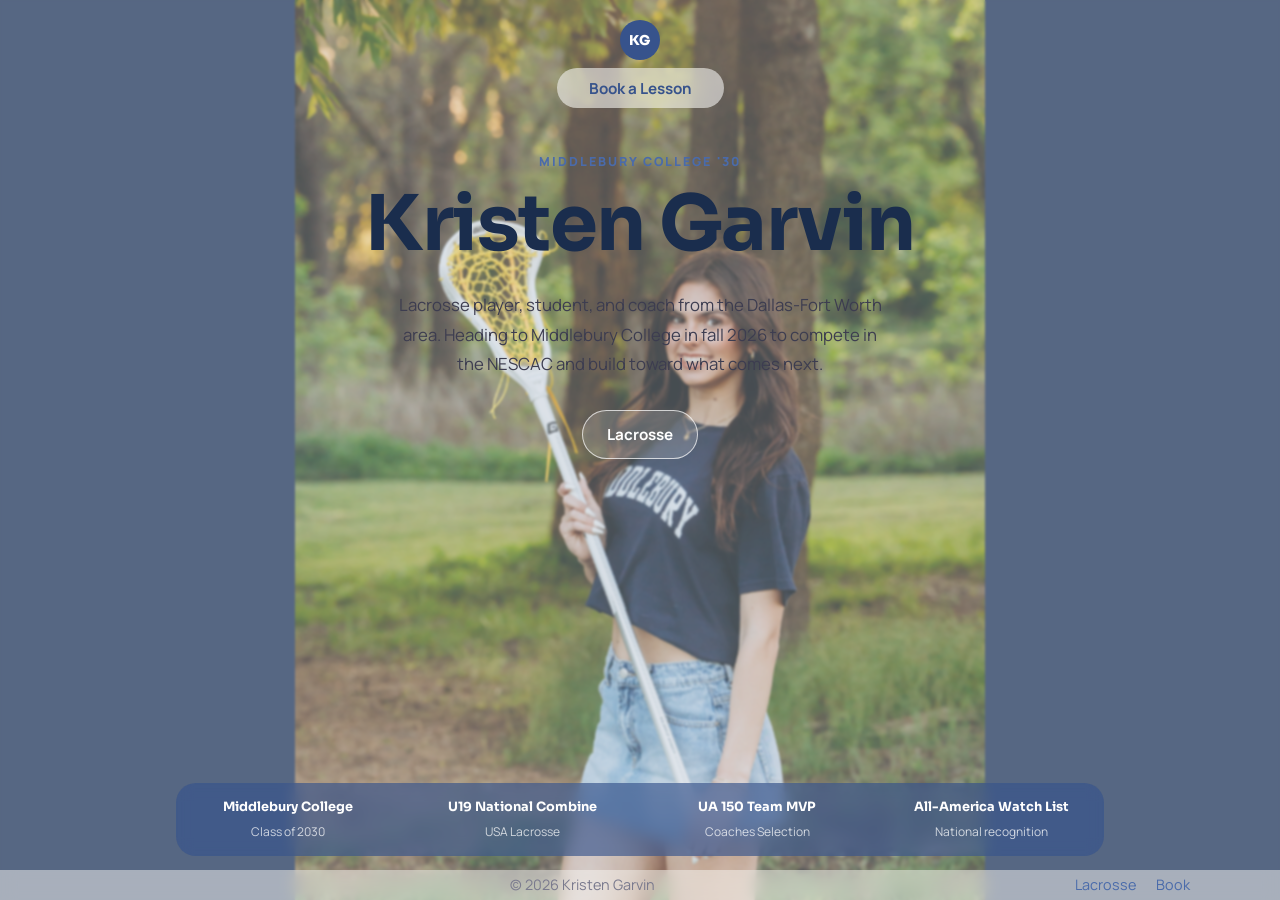
==== index.html @ 120fc169 "Add visitor counter to landing page footer Co-Authored-By: Claude Opus 4.6 <noreply@anthropic.com>" ====
<!DOCTYPE html>
<html lang="en">
  <head>
    <meta charset="UTF-8" />
    <meta name="viewport" content="width=device-width, initial-scale=1.0" />
    <title>Kristen Garvin — Middlebury Lacrosse | Private Lessons Dallas TX</title>
    <meta name="description" content="Kristen Garvin — Middlebury College '30 women's lacrosse commit. UA 150 All-Star & Team MVP, U19 USA National Combine, All-America Watch List. Private lacrosse lessons in Dallas-Fort Worth, Allen, Texas." />
    <meta name="keywords" content="Kristen Garvin, Middlebury College, women's lacrosse, lacrosse lessons, Dallas Texas, Allen Texas, DFW lacrosse, private lacrosse training, youth lacrosse, NESCAC, UA 150, All-America, Lovejoy Leopards, GRIT Dallas" />
    <meta property="og:title" content="Kristen Garvin — Middlebury Lacrosse" />
    <meta property="og:description" content="Middlebury College '30 women's lacrosse. UA 150 Team MVP. Private lacrosse lessons in Dallas-Fort Worth, Texas." />
    <meta property="og:image" content="kg_main2.png" />
    <meta property="og:type" content="website" />
    <link rel="preconnect" href="https://fonts.googleapis.com" />
    <link rel="preconnect" href="https://fonts.gstatic.com" crossorigin />
    <link href="https://fonts.googleapis.com/css2?family=Manrope:wght@400;500;600;700;800&family=Sora:wght@400;600;700;800&display=swap" rel="stylesheet" />
    <link rel="stylesheet" href="styles.css" />
  </head>
  <body>
    <div class="page-bg landing" style="background-image: url('kg_main_lax.jpeg')">
      <div class="container">
        <header class="site-header">
          <a class="brand" href="index.html">
            <span class="brand-mark">KG</span>
          </a>
        </header>
        <a href="contact.html" class="landing-lesson-cta">Book a Lesson</a>
      </div>

      <main>
        <section class="landing-hero">
          <div class="container">
            <div class="landing-text" data-reveal>
              <p class="section-label">Middlebury College '30</p>
              <h1>Kristen Garvin</h1>
              <p class="landing-intro">
                Lacrosse player, student, and coach from the Dallas-Fort Worth area.
                Heading to Middlebury College in fall 2026 to compete in the NESCAC
                and build toward what comes next.
              </p>
              <div class="landing-actions">
                <a class="btn btn-secondary" href="athletics.html">Lacrosse</a>
              </div>
            </div>
          </div>
        </section>
        <div class="landing-bars">
          <div class="container">
            <div class="highlights highlights-compact" data-reveal>
              <div class="highlights-grid">
                <div class="highlight-item">
                  <strong>Middlebury College</strong>
                  <span>Class of 2030</span>
                </div>
                <div class="highlight-item">
                  <strong>U19 National Combine</strong>
                  <span>USA Lacrosse</span>
                </div>
                <div class="highlight-item">
                  <strong>UA 150 Team MVP</strong>
                  <span>Coaches Selection</span>
                </div>
                <div class="highlight-item">
                  <strong>All-America Watch List</strong>
                  <span>National recognition</span>
                </div>
              </div>
            </div>
          </div>
        </div>
      </main>

      <footer class="site-footer">
        <div class="container">
          <span id="visitor-count"></span>
          <span>&copy; 2026 Kristen Garvin</span>
          <div class="footer-links">
            <a href="athletics.html">Lacrosse</a>
            <a href="contact.html">Book</a>
          </div>
        </div>
      </footer>
    </div>

    <script src="script.js"></script>
  </body>
</html>
---- styles.css ----
:root {
  --blue-deep: #1a2d4d;
  --blue: #37538C;
  --blue-mid: #4a6bab;
  --blue-soft: #7a96c4;
  --blue-pale: #edf1f8;
  --cream: #faf8f3;
  --cream-mid: #f0ebe1;
  --gold: #b8923a;
  --gold-soft: #d4bb6e;
  --ink: #1c1c2e;
  --text: #3d3d50;
  --text-soft: #7a7a8e;
  --white: #ffffff;
  --border: rgba(55, 83, 140, 0.10);
  --border-strong: rgba(55, 83, 140, 0.18);
  --shadow-sm: 0 2px 8px rgba(0, 0, 0, 0.04);
  --shadow-md: 0 8px 24px rgba(0, 0, 0, 0.06);
  --radius-lg: 20px;
  --radius-md: 14px;
  --radius-sm: 10px;
  --max-width: 1100px;
}

*, *::before, *::after { box-sizing: border-box; }
html { scroll-behavior: smooth; }

body {
  margin: 0;
  font-family: 'Manrope', sans-serif;
  color: var(--text);
  background: var(--cream);
  -webkit-font-smoothing: antialiased;
}

h1, h2, h3 {
  font-family: 'Sora', sans-serif;
  color: var(--ink);
  margin: 0;
  line-height: 1.1;
}

a { color: inherit; }
img { max-width: 100%; display: block; }

/* ── Layout ── */

.container {
  width: min(calc(100% - 2rem), var(--max-width));
  margin: 0 auto;
}

/* ── Header ── */

.site-header {
  display: flex;
  flex-direction: column;
  align-items: center;
  padding: 1.25rem 0 0.5rem;
  gap: 0.4rem;
}

.brand {
  display: inline-flex;
  align-items: center;
  gap: 0.75rem;
  text-decoration: none;
}

.brand-mark {
  width: 2.5rem;
  height: 2.5rem;
  display: grid;
  place-items: center;
  border-radius: 50%;
  font-family: 'Sora', sans-serif;
  font-weight: 800;
  font-size: 0.85rem;
  letter-spacing: 0.06em;
  background: var(--blue);
  color: var(--white);
}

.brand-name {
  font-weight: 700;
  color: var(--ink);
  font-size: 1rem;
}

.site-nav {
  display: flex;
  align-items: center;
  gap: 1.5rem;
}

.site-nav a {
  text-decoration: none;
  font-weight: 600;
  font-size: 0.95rem;
  color: var(--text);
  transition: color 200ms ease;
}

.site-nav a:hover,
.site-nav a.active {
  color: var(--blue);
}

/* ── Page Background ── */

.page-bg {
  min-height: 100vh;
  position: relative;
  background-size: contain;
  background-position: center;
  background-repeat: no-repeat;
  background-attachment: fixed;
  background-color: var(--cream);
}

.page-bg::before {
  content: '';
  position: fixed;
  inset: 0;
  background: rgba(250, 248, 243, 0.58);
  backdrop-filter: blur(2px);
  pointer-events: none;
  z-index: 0;
}

.page-bg > * {
  position: relative;
  z-index: 1;
}

.page-bg .page-head {
  background: var(--blue);
}

/* Frosted glass cards over page backgrounds */
.page-bg .card,
.page-bg .accolade-card,
.page-bg .featured-card,
.page-bg .audience-strip,
.page-bg .inquiry-form,
.page-bg .contact-card {
  background: rgba(255, 255, 255, 0.45);
  backdrop-filter: blur(16px);
  border-color: rgba(255, 255, 255, 0.5);
}

.page-bg .featured-card blockquote {
  background: rgba(255, 255, 255, 0.3);
}

.page-bg .highlights {
  background: rgba(255, 255, 255, 0.35);
  backdrop-filter: blur(16px);
  border-radius: var(--radius-lg);
  border: 1px solid rgba(255, 255, 255, 0.4);
  border-bottom: none;
}

/* ── Landing Page ── */

.page-bg.landing {
  display: flex;
  flex-direction: column;
  height: 100vh;
  overflow: hidden;
  background-size: auto 115%;
  background-position: center 20%;
  background-color: #1a2d4d;
}

.page-bg.landing::before {
  background: rgba(200, 212, 232, 0.35);
  backdrop-filter: blur(1px);
}

.page-bg.landing .site-header {
  justify-content: center !important;
  flex-direction: row !important;
  align-items: center !important;
}

.landing-lesson-cta {
  display: block;
  width: fit-content;
  margin: 0 auto;
  padding: 0.6rem 2rem;
  background: rgba(255, 255, 255, 0.55);
  backdrop-filter: blur(12px);
  border-radius: 999px;
  font-size: 0.95rem;
  font-weight: 700;
  color: var(--blue);
  text-decoration: none;
  text-align: center;
  transition: background 200ms ease;
  position: relative;
  z-index: 1;
}

.landing-lesson-cta:hover {
  background: rgba(255, 255, 255, 0.75);
}

.landing-hero {
  padding: 2rem 0 0;
}

.landing-bars {
  position: fixed;
  bottom: 2.75rem;
  left: 50%;
  transform: translateX(-50%);
  width: 75%;
  z-index: 2;
}

.page-bg.landing .site-footer {
  position: fixed;
  bottom: 0;
  left: 0;
  right: 0;
  z-index: 2;
  margin-top: 0;
  padding: 0.35rem 0;
  border-top: none;
  background: rgba(250, 248, 243, 0.5);
  backdrop-filter: blur(8px);
  font-size: 0.8rem;
}

.page-bg.landing main {
  flex: 1;
  display: flex;
  flex-direction: column;
}

.page-bg.landing .site-footer {
  margin-top: auto;
}

.landing-hero .container {
  display: flex;
  flex-direction: column;
  align-items: center;
}

.landing-text {
  text-align: center;
  max-width: 640px;
  margin: 0 auto;
}

.landing-text h1 {
  font-size: clamp(3.2rem, 6vw, 5rem);
  color: var(--blue-deep);
  margin-top: 0.5rem;
  letter-spacing: -0.02em;
}

.landing-intro {
  margin: 1.5rem auto 0;
  font-size: 1.05rem;
  line-height: 1.75;
  max-width: 50ch;
  color: var(--text);
}

.landing-actions {
  display: flex;
  gap: 0.75rem;
  margin-top: 2rem;
  justify-content: center;
}

.landing-actions .btn-secondary {
  border-color: rgba(255, 255, 255, 0.7);
  color: var(--white);
  background: rgba(255, 255, 255, 0.15);
}

.landing-actions .btn-secondary:hover {
  background: rgba(255, 255, 255, 0.3);
  border-color: var(--white);
  color: var(--white);
}

/* ── Highlights Ribbon ── */

.highlights {
  padding: 2.5rem 0;
  border-bottom: 1px solid var(--border);
}

.highlights-grid {
  display: grid;
  grid-template-columns: repeat(4, 1fr);
  gap: 1.5rem;
  text-align: center;
}

.highlight-item {
  padding: 0.5rem 0;
}

.highlight-item strong {
  display: block;
  font-family: 'Sora', sans-serif;
  font-size: 0.95rem;
  color: var(--blue-deep);
  margin-bottom: 0.25rem;
}

.highlight-item span {
  font-size: 0.88rem;
  color: var(--text-soft);
}

.highlights-compact {
  padding: 0.75rem 0;
  margin-top: 1.5rem;
  border-bottom: none;
  background: rgba(55, 83, 140, 0.65) !important;
  border-color: transparent !important;
  backdrop-filter: blur(8px) !important;
}

.highlights-compact .highlights-grid {
  gap: 0.75rem;
}

.highlights-compact .highlight-item {
  padding: 0.2rem 0;
}

.highlights-compact .highlight-item strong {
  font-size: 0.8rem;
  color: var(--white);
}

.highlights-compact .highlight-item span {
  font-size: 0.75rem;
  color: rgba(255, 255, 255, 0.75);
}

.highlights-lessons {
  margin-top: 0.5rem !important;
  background: rgba(255, 255, 255, 0.55) !important;
  backdrop-filter: blur(12px) !important;
  text-decoration: none;
  display: block;
  transition: background 200ms ease;
}

.highlights-lessons:hover {
  background: rgba(255, 255, 255, 0.7) !important;
}

.highlights-lessons .highlight-item strong {
  color: var(--blue);
}

.highlights-lessons .highlight-item span {
  color: var(--text-soft);
}

.highlights-grid-lessons {
  grid-template-columns: 1fr !important;
}

/* ── Page Head (inner pages) ── */

.page-head {
  padding: 1.5rem 0;
  text-align: center;
  background: var(--blue);
  position: relative;
  overflow: hidden;
}

.page-head h1 {
  font-size: clamp(1.6rem, 3vw, 2.2rem);
  color: var(--white);
}

.page-head .subtitle {
  margin: 0.35rem 0 0;
  color: rgba(255, 255, 255, 0.75);
  font-size: 0.92rem;
}

/* ── Content Sections ── */

.section {
  padding: 4rem 0;
}

.section + .section {
  border-top: 1px solid var(--border);
}

.section-tight {
  padding: 2.5rem 0;
}

.page-head-compact {
  padding: 1.25rem 0;
}

.section-label {
  text-transform: uppercase;
  letter-spacing: 0.16em;
  font-size: 0.78rem;
  font-weight: 800;
  color: var(--blue-mid);
  margin-bottom: 0.75rem;
}

.section h2 {
  font-size: clamp(1.8rem, 3vw, 2.4rem);
  max-width: 28ch;
}

.section p,
.section li {
  line-height: 1.75;
  color: var(--text);
  max-width: 65ch;
}

.section p + p {
  margin-top: 1rem;
}

/* ── Two-column layout ── */

.content-cols {
  display: grid;
  grid-template-columns: 1fr 1fr;
  gap: 3rem;
  align-items: start;
}

/* ── Accolades ── */

.accolade-grid {
  display: grid;
  grid-template-columns: repeat(3, 1fr);
  gap: 1rem;
  margin-top: 2rem;
}

.accolade-card {
  padding: 1.5rem;
  border: 1px solid var(--border);
  border-radius: var(--radius-md);
  background: var(--white);
  box-shadow: var(--shadow-sm);
  position: relative;
  overflow: hidden;
}

.accolade-card::before {
  content: '';
  position: absolute;
  top: 0;
  left: 0;
  right: 0;
  height: 3px;
  background: linear-gradient(90deg, var(--gold), var(--gold-soft));
}

.accolade-card h3 {
  font-size: 1.05rem;
  color: var(--blue-deep);
  margin-bottom: 0.4rem;
}

.accolade-card p {
  font-size: 0.9rem;
  color: var(--text-soft);
  margin: 0;
  line-height: 1.55;
  max-width: none;
}

.card-source {
  margin-top: 0.75rem;
  font-size: 0.88rem;
}

.card-source a {
  color: var(--blue-mid);
  text-decoration: none;
}

.card-source a:hover {
  color: var(--blue);
  text-decoration: underline;
}

/* ── Featured Card ── */

.featured-card {
  padding: 2rem;
  border: 1px solid var(--border);
  border-radius: var(--radius-lg);
  background: var(--white);
  box-shadow: var(--shadow-sm);
  position: relative;
  overflow: hidden;
  margin-top: 2rem;
}

.featured-card::before {
  content: '';
  position: absolute;
  top: 0;
  left: 0;
  right: 0;
  height: 3px;
  background: linear-gradient(90deg, var(--gold), var(--gold-soft));
}

.featured-card h3 {
  font-size: 1.25rem;
  margin-top: 0.5rem;
  max-width: 40ch;
}

.featured-card blockquote {
  margin: 1.5rem 0;
  padding: 1.25rem 1.5rem;
  border-left: 3px solid var(--gold);
  background: var(--cream);
  border-radius: 0 var(--radius-sm) var(--radius-sm) 0;
  font-style: italic;
  color: var(--text);
  line-height: 1.75;
  max-width: none;
}

.featured-card blockquote p {
  margin: 0;
  max-width: none;
}

/* ── Pull Quote ── */

.pull-quote {
  margin: 2.5rem 0;
  padding: 0 1.5rem;
  border-left: 3px solid var(--gold);
  max-width: 55ch;
}

.pull-quote p {
  font-style: italic;
  line-height: 1.75;
  color: var(--ink);
  margin: 0;
}

.pull-quote cite {
  display: block;
  margin-top: 0.75rem;
  font-style: normal;
  font-size: 0.88rem;
  color: var(--text-soft);
}

.quote-with-image {
  display: grid;
  grid-template-columns: 1fr auto;
  gap: 2rem;
  align-items: center;
  margin-top: 2rem;
}

.quote-with-image .pull-quote {
  margin: 0;
}

.athletics-photo {
  width: 240px;
  border-radius: var(--radius-lg);
  box-shadow: var(--shadow-md);
}

@media (max-width: 768px) {
  .quote-with-image {
    grid-template-columns: 1fr;
  }

  .athletics-photo {
    width: 200px;
    justify-self: center;
  }
}

/* ── Profile Info ── */

.profile-grid {
  display: grid;
  grid-template-columns: repeat(auto-fit, minmax(160px, 1fr));
  gap: 1rem;
  margin-top: 1.5rem;
}

.profile-item {
  padding-top: 0.75rem;
  border-top: 2px solid var(--border);
}

.profile-label {
  font-size: 0.78rem;
  text-transform: uppercase;
  letter-spacing: 0.12em;
  color: var(--text-soft);
  margin-bottom: 0.3rem;
}

.profile-value {
  font-weight: 700;
  color: var(--ink);
}

/* ── Video ── */

.video-wrap {
  margin-top: 1.5rem;
  border-radius: var(--radius-lg);
  overflow: hidden;
  border: 1px solid var(--border);
  box-shadow: var(--shadow-md);
  aspect-ratio: 16 / 9;
  background: var(--ink);
  max-width: 800px;
}

.video-wrap iframe {
  width: 100%;
  height: 100%;
  border: 0;
}

/* ── Cards ── */

.card-grid {
  display: grid;
  grid-template-columns: repeat(2, 1fr);
  gap: 1rem;
  margin-top: 2rem;
}

.card {
  padding: 1.5rem;
  border: 1px solid var(--border);
  border-radius: var(--radius-md);
  background: var(--white);
  box-shadow: var(--shadow-sm);
}

.card h3 {
  font-size: 1.05rem;
  margin-bottom: 0.5rem;
}

.card p {
  font-size: 0.95rem;
  color: var(--text-soft);
  line-height: 1.6;
  margin: 0;
  max-width: none;
}

/* ── Audience Strip ── */

.audience-strip {
  display: grid;
  grid-template-columns: repeat(3, 1fr);
  gap: 1.5rem;
  margin-top: 1.5rem;
  padding: 1.75rem;
  border: 1px solid var(--border);
  border-radius: var(--radius-lg);
  background: var(--white);
}

.audience-strip strong {
  display: block;
  font-family: 'Sora', sans-serif;
  color: var(--blue);
  margin-bottom: 0.3rem;
}

.audience-strip p {
  margin: 0;
  font-size: 0.95rem;
  color: var(--text-soft);
  max-width: none;
}

/* ── Forms ── */

.inquiry-form {
  display: grid;
  gap: 1.25rem;
  padding: 2rem;
  border: 1px solid var(--border);
  border-radius: var(--radius-lg);
  background: var(--white);
  box-shadow: var(--shadow-sm);
  max-width: 540px;
}

.inquiry-form label {
  display: grid;
  gap: 0.4rem;
  font-weight: 600;
  font-size: 0.95rem;
  color: var(--ink);
}

.inquiry-form input,
.inquiry-form textarea,
.inquiry-form select {
  width: 100%;
  padding: 0.85rem 1rem;
  border: 1px solid var(--border-strong);
  border-radius: var(--radius-sm);
  background: var(--cream);
  color: var(--ink);
  font: inherit;
  font-size: 0.95rem;
  transition: border-color 200ms ease;
}

.inquiry-form input::placeholder,
.inquiry-form textarea::placeholder {
  color: var(--text-soft);
}

.inquiry-form input:focus,
.inquiry-form textarea:focus,
.inquiry-form select:focus {
  outline: 2px solid var(--blue-mid);
  border-color: var(--blue-mid);
}

.form-actions {
  display: flex;
  flex-wrap: wrap;
  gap: 0.75rem;
  margin-top: 0.25rem;
}

.form-note {
  min-height: 1.5rem;
  margin: 0;
  font-size: 0.9rem;
  color: var(--text-soft);
}

/* ── Buttons ── */

.btn {
  display: inline-flex;
  align-items: center;
  justify-content: center;
  padding: 0.8rem 1.5rem;
  border-radius: 999px;
  font-weight: 700;
  font-size: 0.95rem;
  text-decoration: none;
  border: 1px solid transparent;
  cursor: pointer;
  font-family: inherit;
  transition: transform 180ms ease, box-shadow 180ms ease;
}

.btn:hover { transform: translateY(-2px); }

.btn-primary {
  background: var(--blue);
  color: var(--white);
  box-shadow: 0 4px 16px rgba(55, 83, 140, 0.2);
}

.btn-primary:hover {
  box-shadow: 0 8px 24px rgba(55, 83, 140, 0.28);
}

.btn-secondary {
  border-color: var(--border-strong);
  color: var(--text);
  background: transparent;
}

.btn-secondary:hover {
  border-color: var(--blue);
  color: var(--blue);
}

/* ── Contact ── */

.contact-grid {
  display: grid;
  grid-template-columns: 1fr 1fr;
  gap: 3rem;
  align-items: start;
}

.contact-links {
  display: grid;
  gap: 1rem;
}

.contact-card {
  display: flex;
  flex-direction: column;
  gap: 0.25rem;
  padding: 1.25rem 1.5rem;
  border: 1px solid var(--border);
  border-radius: var(--radius-md);
  background: var(--white);
  text-decoration: none;
  transition: border-color 200ms ease, box-shadow 200ms ease;
}

.contact-card:hover {
  border-color: var(--blue);
  box-shadow: var(--shadow-sm);
}

.contact-card strong {
  font-family: 'Sora', sans-serif;
  font-size: 0.95rem;
  color: var(--ink);
}

.contact-card span {
  font-size: 0.9rem;
  color: var(--text-soft);
}

/* ── Pricing ── */

.pricing-grid {
  display: grid;
  grid-template-columns: repeat(3, 1fr);
  gap: 1rem;
  margin-top: 1.25rem;
}

.pricing-card {
  padding: 1.5rem;
  border: 1px solid var(--border);
  border-radius: var(--radius-md);
  background: var(--white);
  box-shadow: var(--shadow-sm);
  text-align: center;
}

.pricing-card h3 {
  font-size: 1rem;
  color: var(--blue-deep);
  margin-bottom: 0.5rem;
}

.pricing-amount {
  font-family: 'Sora', sans-serif;
  font-size: 2rem;
  font-weight: 800;
  color: var(--blue);
}

.pricing-amount span {
  font-size: 0.9rem;
  font-weight: 600;
  color: var(--text-soft);
}

.pricing-card p {
  margin: 0.5rem 0 0;
  font-size: 0.88rem;
  color: var(--text-soft);
  max-width: none;
}

@media (max-width: 768px) {
  .pricing-grid {
    grid-template-columns: 1fr;
  }
}

/* ── Footer ── */

.site-footer {
  margin-top: 2rem;
  padding: 2rem 0;
  border-top: 1px solid var(--border);
}

.site-footer .container {
  display: flex;
  justify-content: space-between;
  align-items: center;
  color: var(--text-soft);
  font-size: 0.9rem;
}

.site-footer a {
  color: var(--blue-mid);
  text-decoration: none;
}

.site-footer a:hover {
  color: var(--blue);
}

.footer-links {
  display: flex;
  gap: 1.25rem;
}

/* ── Reveal Animation ── */

[data-reveal] {
  opacity: 0;
  transform: translateY(14px);
  transition: opacity 500ms ease, transform 500ms ease;
}

[data-reveal].is-visible {
  opacity: 1;
  transform: translateY(0);
}

/* ── Responsive ── */

@media (max-width: 900px) {
  .page-bg::before,
  .page-bg.landing::before {
    position: absolute;
  }

  .highlights-grid {
    grid-template-columns: repeat(2, 1fr);
    gap: 1.25rem;
  }

  .accolade-grid {
    grid-template-columns: 1fr;
  }

  .content-cols,
  .contact-grid {
    grid-template-columns: 1fr;
    gap: 2rem;
  }
}

@media (max-width: 768px) {
  .page-head {
    padding: 1.25rem 1rem;
  }

  .section {
    padding: 3rem 0;
  }

  .card-grid,
  .audience-strip {
    grid-template-columns: 1fr;
  }

  .highlights-grid {
    grid-template-columns: 1fr 1fr;
  }

  .site-header {
    gap: 0.4rem;
  }

  .site-nav {
    flex-wrap: wrap;
    gap: 0.8rem 1.25rem;
  }

  .site-footer .container {
    flex-direction: column;
    gap: 0.75rem;
    text-align: center;
  }

  .landing-text h1 {
    font-size: 2.2rem;
  }

  .landing-intro {
    font-size: 0.9rem;
  }

  .landing-bars {
    bottom: 2rem;
  }

  .landing-bars .highlights-compact {
    padding: 0.5rem 0;
  }

  .landing-bars .highlights-grid {
    grid-template-columns: 1fr 1fr;
    gap: 0.25rem;
  }

  .landing-bars .highlight-item strong {
    font-size: 0.7rem;
  }

  .landing-bars .highlight-item span {
    font-size: 0.65rem;
  }

  .page-bg.landing .site-footer {
    padding: 0.4rem 0;
    font-size: 0.8rem;
  }
}
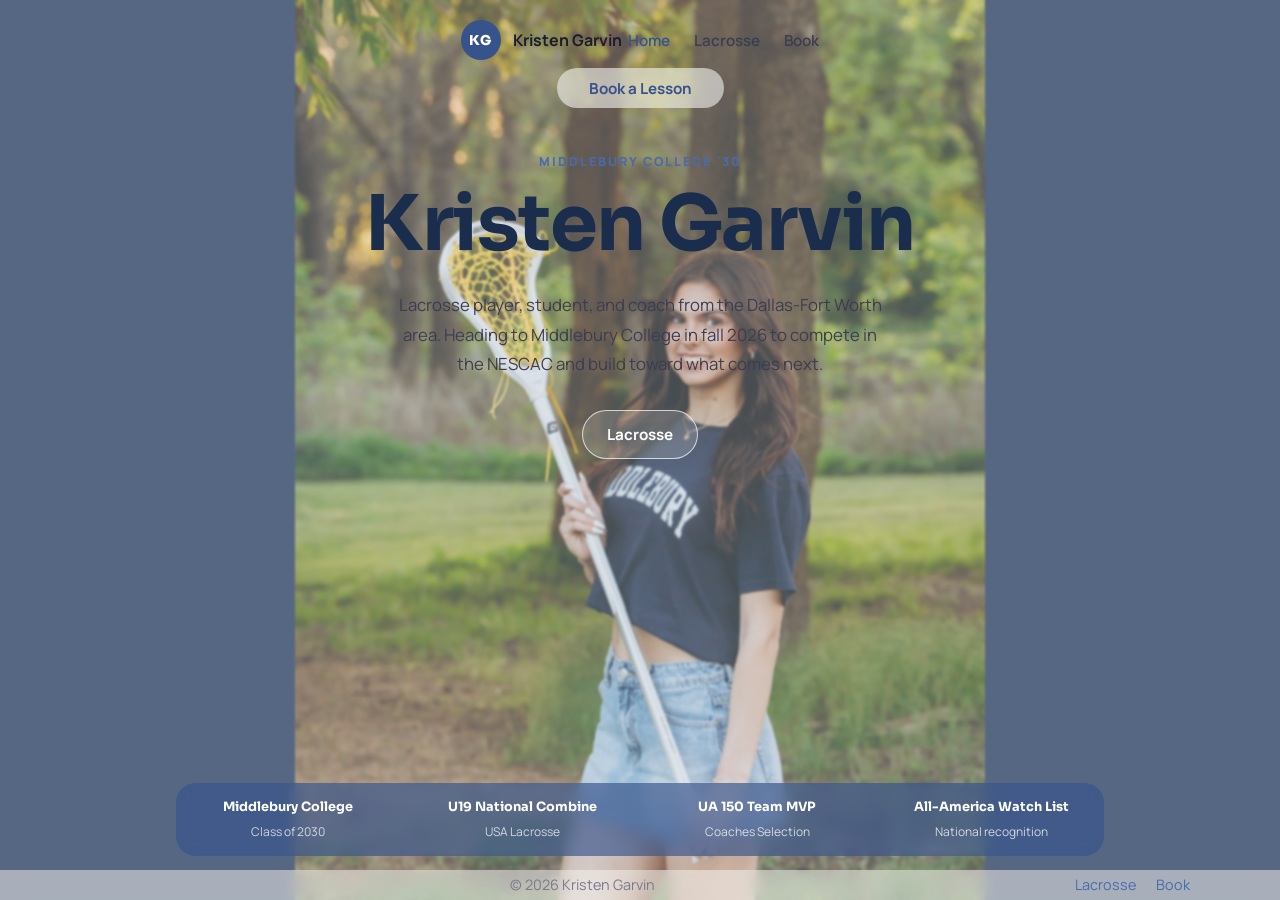
==== commit 6e0c4ca1: "Add full centered header with nav to landing page, keep Book a Lesson below Co-Authored-By: Claude O" ====
--- a/index.html
+++ b/index.html
@@ -21,7 +21,13 @@
         <header class="site-header">
           <a class="brand" href="index.html">
             <span class="brand-mark">KG</span>
+            <span class="brand-name">Kristen Garvin</span>
           </a>
+          <nav class="site-nav">
+            <a href="index.html" class="active">Home</a>
+            <a href="athletics.html">Lacrosse</a>
+            <a href="contact.html">Book</a>
+          </nav>
         </header>
         <a href="contact.html" class="landing-lesson-cta">Book a Lesson</a>
       </div>
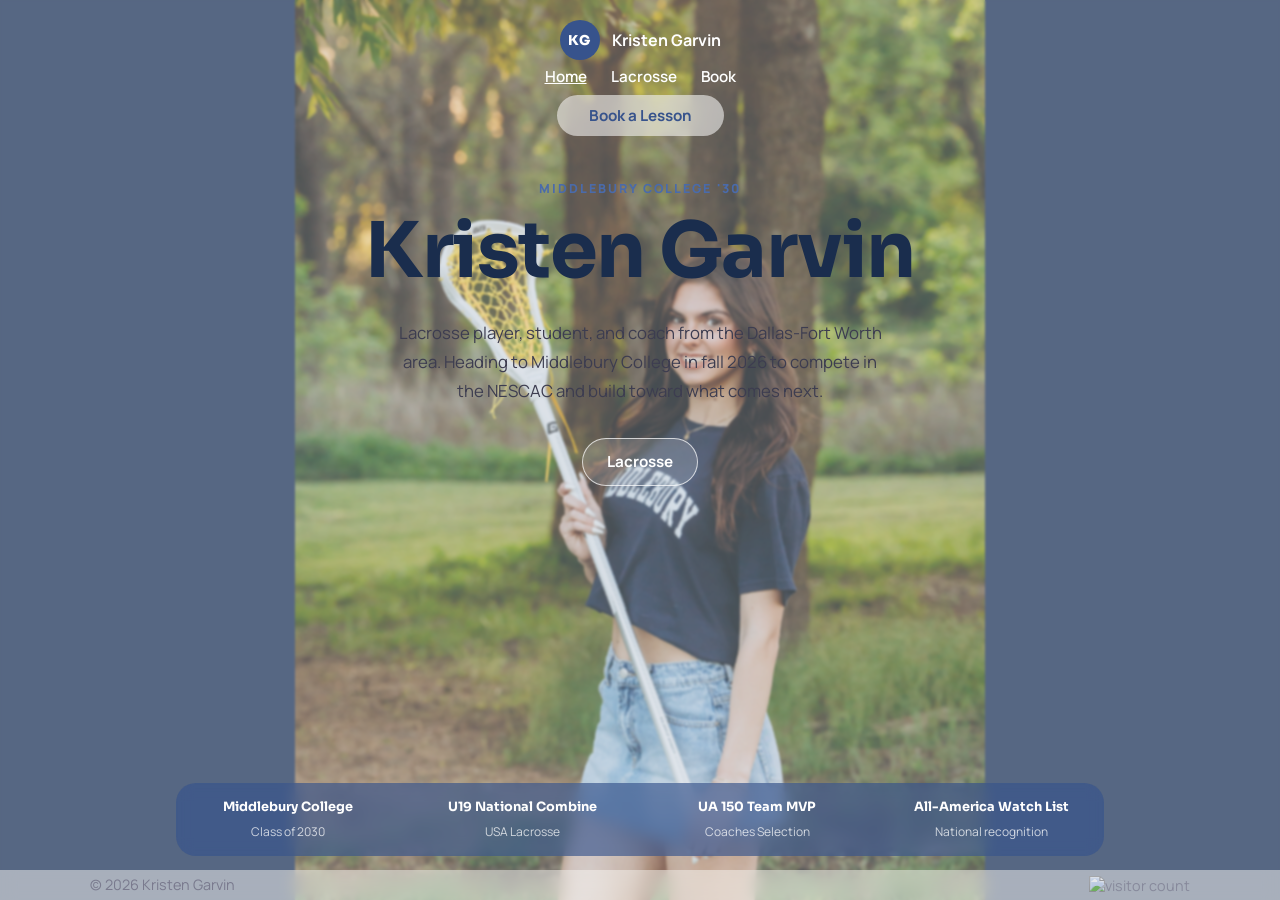
==== commit 82047758: "Clean up landing footer — remove nav links, fix visitor counter Co-Authored-By: Claude Opus 4.6 <nor" ====
--- a/index.html
+++ b/index.html
@@ -77,12 +77,8 @@
 
       <footer class="site-footer">
         <div class="container">
+          <span>&copy; 2026 Kristen Garvin</span>
           <span id="visitor-count"></span>
-          <span>&copy; 2026 Kristen Garvin</span>
-          <div class="footer-links">
-            <a href="athletics.html">Lacrosse</a>
-            <a href="contact.html">Book</a>
-          </div>
         </div>
       </footer>
     </div>
--- a/styles.css
+++ b/styles.css
@@ -180,8 +180,21 @@
 
 .page-bg.landing .site-header {
   justify-content: center !important;
-  flex-direction: row !important;
   align-items: center !important;
+}
+
+.page-bg.landing .site-nav a {
+  color: var(--white);
+}
+
+.page-bg.landing .site-nav a:hover,
+.page-bg.landing .site-nav a.active {
+  color: var(--white);
+  text-decoration: underline;
+}
+
+.page-bg.landing .brand-name {
+  color: var(--white);
 }
 
 .landing-lesson-cta {
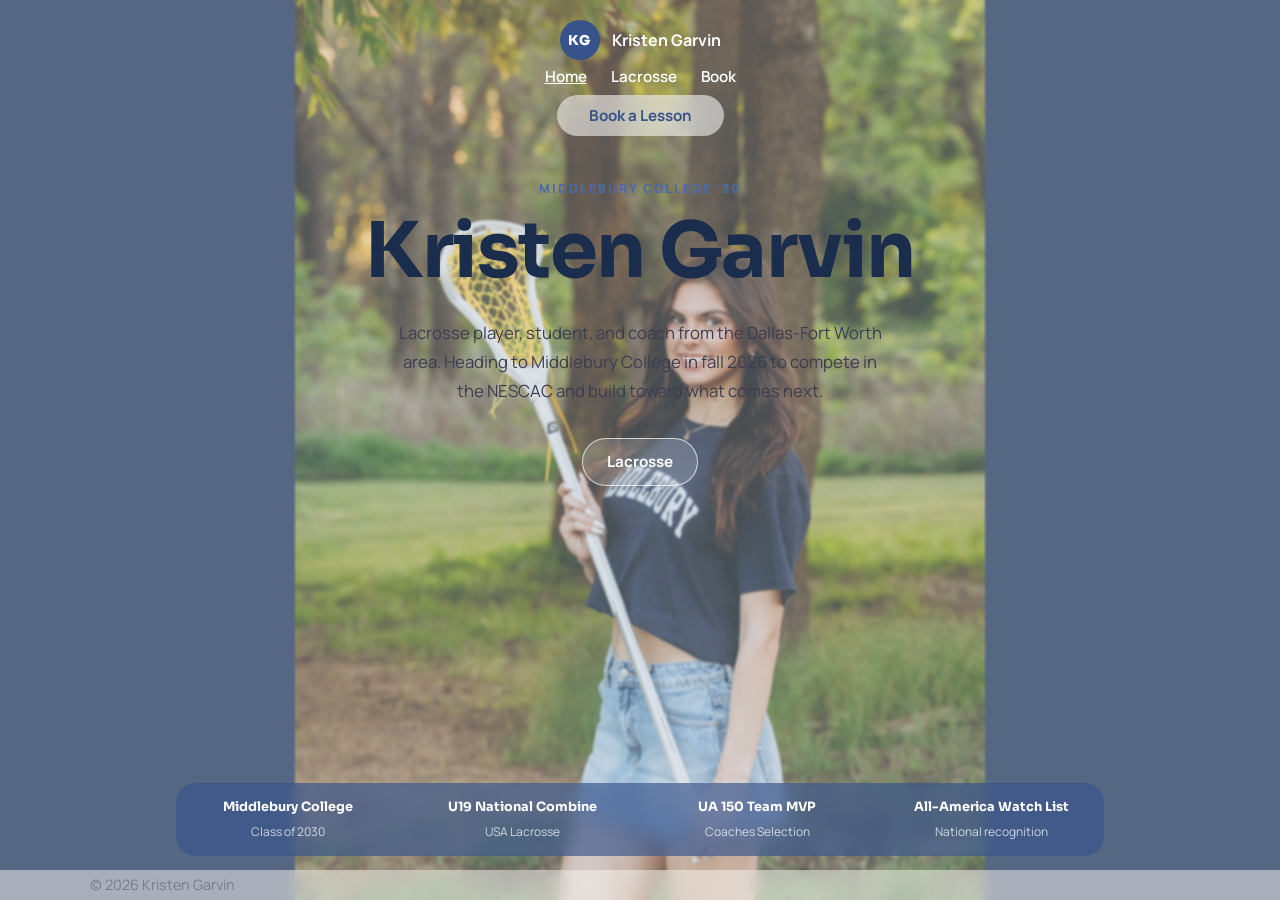
==== commit 86efc3ea: "Remove broken visitor counter — use Cloudflare Web Analytics instead Co-Authored-By: Claude Opus 4.6" ====
--- a/index.html
+++ b/index.html
@@ -78,7 +78,6 @@
       <footer class="site-footer">
         <div class="container">
           <span>&copy; 2026 Kristen Garvin</span>
-          <span id="visitor-count"></span>
         </div>
       </footer>
     </div>
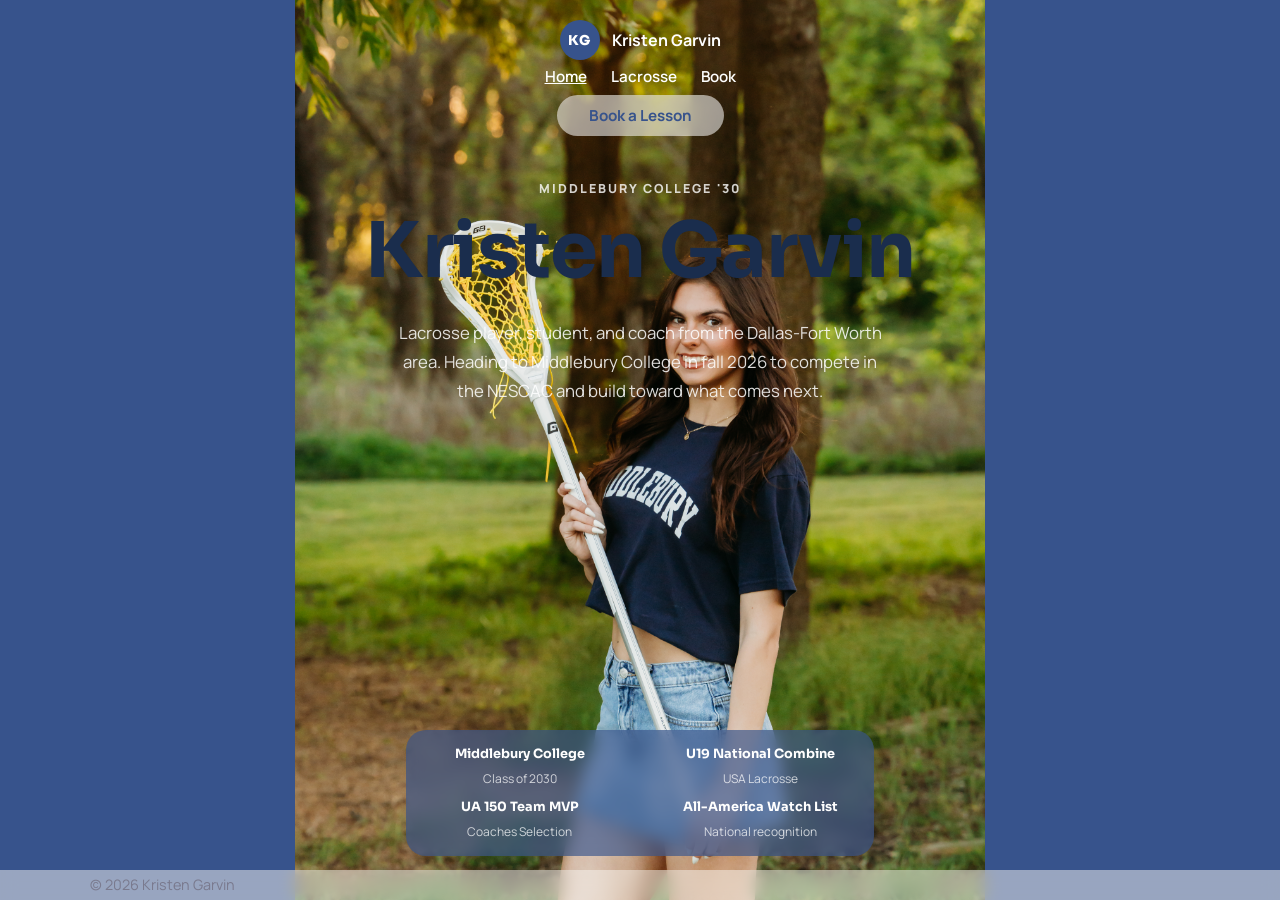
==== commit c1f3a265: "Remove Lacrosse button from landing page center Co-Authored-By: Claude Opus 4.6 <noreply@anthropic.c" ====
--- a/index.html
+++ b/index.html
@@ -43,9 +43,6 @@
                 Heading to Middlebury College in fall 2026 to compete in the NESCAC
                 and build toward what comes next.
               </p>
-              <div class="landing-actions">
-                <a class="btn btn-secondary" href="athletics.html">Lacrosse</a>
-              </div>
             </div>
           </div>
         </section>
@@ -78,6 +75,7 @@
       <footer class="site-footer">
         <div class="container">
           <span>&copy; 2026 Kristen Garvin</span>
+          <span id="visitor-count" style="font-size: 0.8rem; opacity: 0.7;"></span>
         </div>
       </footer>
     </div>
--- a/styles.css
+++ b/styles.css
@@ -170,12 +170,12 @@
   overflow: hidden;
   background-size: auto 115%;
   background-position: center 20%;
-  background-color: #1a2d4d;
+  background-color: #37538C;
 }
 
 .page-bg.landing::before {
-  background: rgba(200, 212, 232, 0.35);
-  backdrop-filter: blur(1px);
+  background: none;
+  backdrop-filter: none;
 }
 
 .page-bg.landing .site-header {
@@ -228,8 +228,13 @@
   bottom: 2.75rem;
   left: 50%;
   transform: translateX(-50%);
-  width: 75%;
+  width: min(75%, 500px);
   z-index: 2;
+}
+
+.landing-bars .highlights-grid {
+  grid-template-columns: 1fr 1fr !important;
+  gap: 0.25rem 1rem !important;
 }
 
 .page-bg.landing .site-footer {
@@ -280,7 +285,11 @@
   font-size: 1.05rem;
   line-height: 1.75;
   max-width: 50ch;
-  color: var(--text);
+  color: rgba(255, 255, 255, 0.85);
+}
+
+.page-bg.landing .section-label {
+  color: rgba(255, 255, 255, 0.8);
 }
 
 .landing-actions {
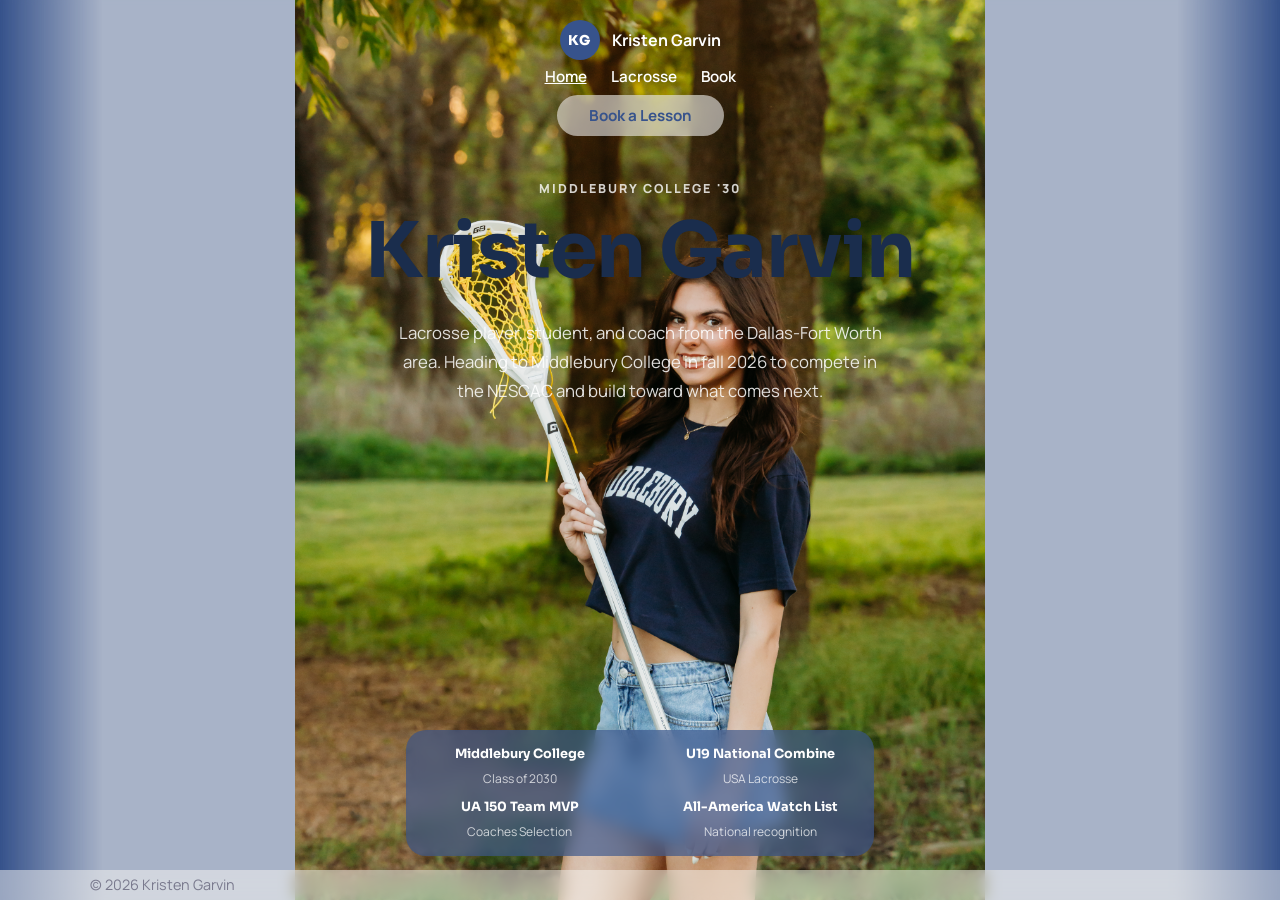
==== commit eeb3ef8a: "Fade image edges into blue using mask-image — works at any size Co-Authored-By: Claude Opus 4.6 <nor" ====
--- a/index.html
+++ b/index.html
@@ -16,7 +16,7 @@
     <link rel="stylesheet" href="styles.css" />
   </head>
   <body>
-    <div class="page-bg landing" style="background-image: url('kg_main_lax.jpeg')">
+    <div class="page-bg landing" data-bg="kg_main_lax.jpeg">
       <div class="container">
         <header class="site-header">
           <a class="brand" href="index.html">
--- a/styles.css
+++ b/styles.css
@@ -168,14 +168,23 @@
   flex-direction: column;
   height: 100vh;
   overflow: hidden;
+  background-image: none !important;
+  background-color: #37538C;
+  --landing-bg: url('kg_main_lax.jpeg');
+}
+
+.page-bg.landing::before {
+  content: '';
+  position: fixed;
+  inset: 0;
+  background-image: var(--landing-bg);
   background-size: auto 115%;
   background-position: center 20%;
-  background-color: #37538C;
-}
-
-.page-bg.landing::before {
-  background: none;
-  backdrop-filter: none;
+  background-repeat: no-repeat;
+  pointer-events: none;
+  z-index: 0;
+  -webkit-mask-image: linear-gradient(to right, transparent 0%, black 8%, black 92%, transparent 100%);
+  mask-image: linear-gradient(to right, transparent 0%, black 8%, black 92%, transparent 100%);
 }
 
 .page-bg.landing .site-header {
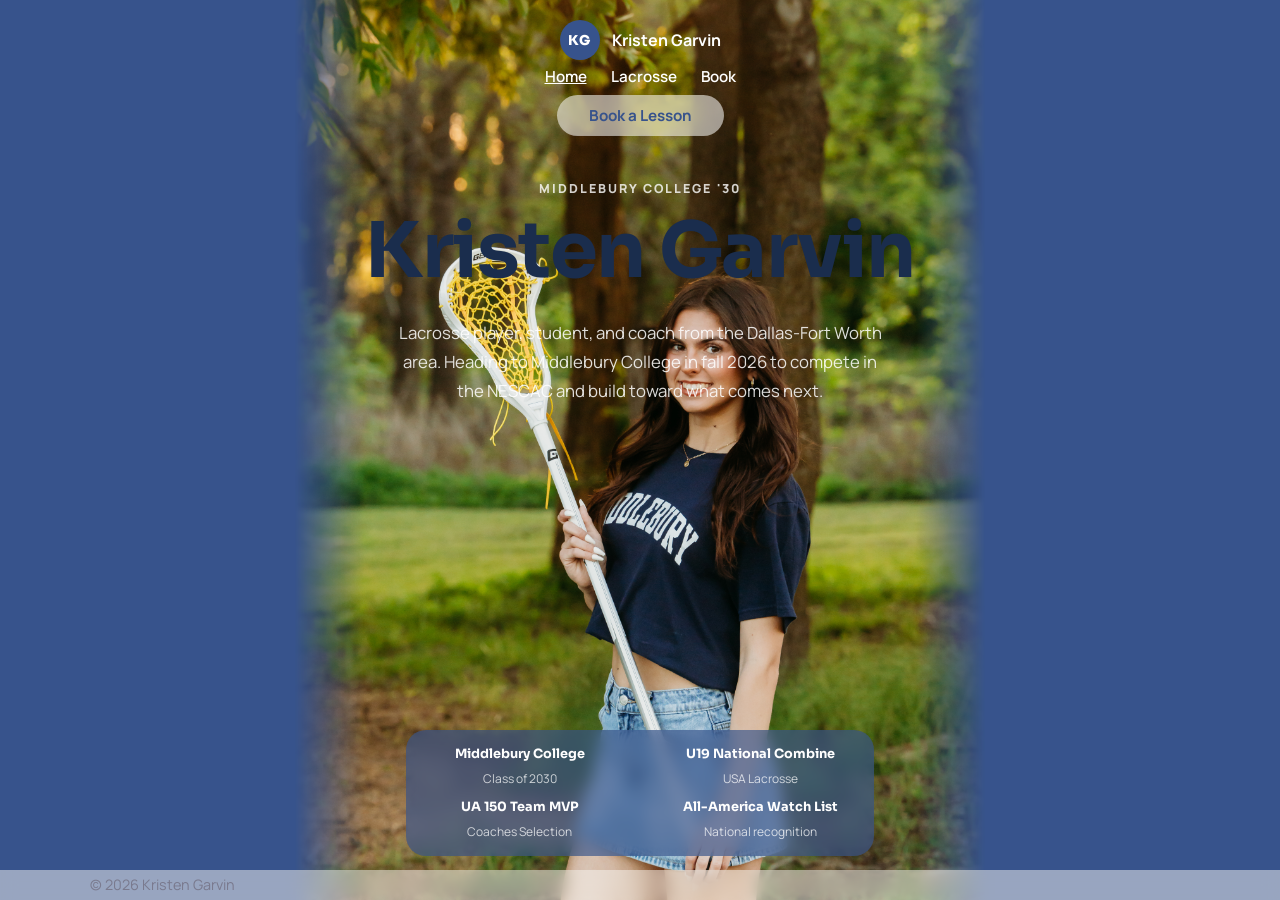
==== commit 8576145e: "Use img element with mask — fade is on the photo edges, not viewport Co-Authored-By: Claude Opus 4.6" ====
--- a/index.html
+++ b/index.html
@@ -16,7 +16,8 @@
     <link rel="stylesheet" href="styles.css" />
   </head>
   <body>
-    <div class="page-bg landing" data-bg="kg_main_lax.jpeg">
+    <div class="page-bg landing">
+      <img class="landing-bg-img" src="kg_main_lax.jpeg" alt="" />
       <div class="container">
         <header class="site-header">
           <a class="brand" href="index.html">
--- a/styles.css
+++ b/styles.css
@@ -168,23 +168,26 @@
   flex-direction: column;
   height: 100vh;
   overflow: hidden;
-  background-image: none !important;
   background-color: #37538C;
-  --landing-bg: url('kg_main_lax.jpeg');
+  position: relative;
+}
+
+.landing-bg-img {
+  position: fixed;
+  top: 0;
+  left: 50%;
+  transform: translateX(-50%);
+  height: 115%;
+  width: auto;
+  object-fit: contain;
+  z-index: 0;
+  pointer-events: none;
+  -webkit-mask-image: linear-gradient(to right, transparent 0%, black 10%, black 90%, transparent 100%);
+  mask-image: linear-gradient(to right, transparent 0%, black 10%, black 90%, transparent 100%);
 }
 
 .page-bg.landing::before {
-  content: '';
-  position: fixed;
-  inset: 0;
-  background-image: var(--landing-bg);
-  background-size: auto 115%;
-  background-position: center 20%;
-  background-repeat: no-repeat;
-  pointer-events: none;
-  z-index: 0;
-  -webkit-mask-image: linear-gradient(to right, transparent 0%, black 8%, black 92%, transparent 100%);
-  mask-image: linear-gradient(to right, transparent 0%, black 8%, black 92%, transparent 100%);
+  display: none;
 }
 
 .page-bg.landing .site-header {
